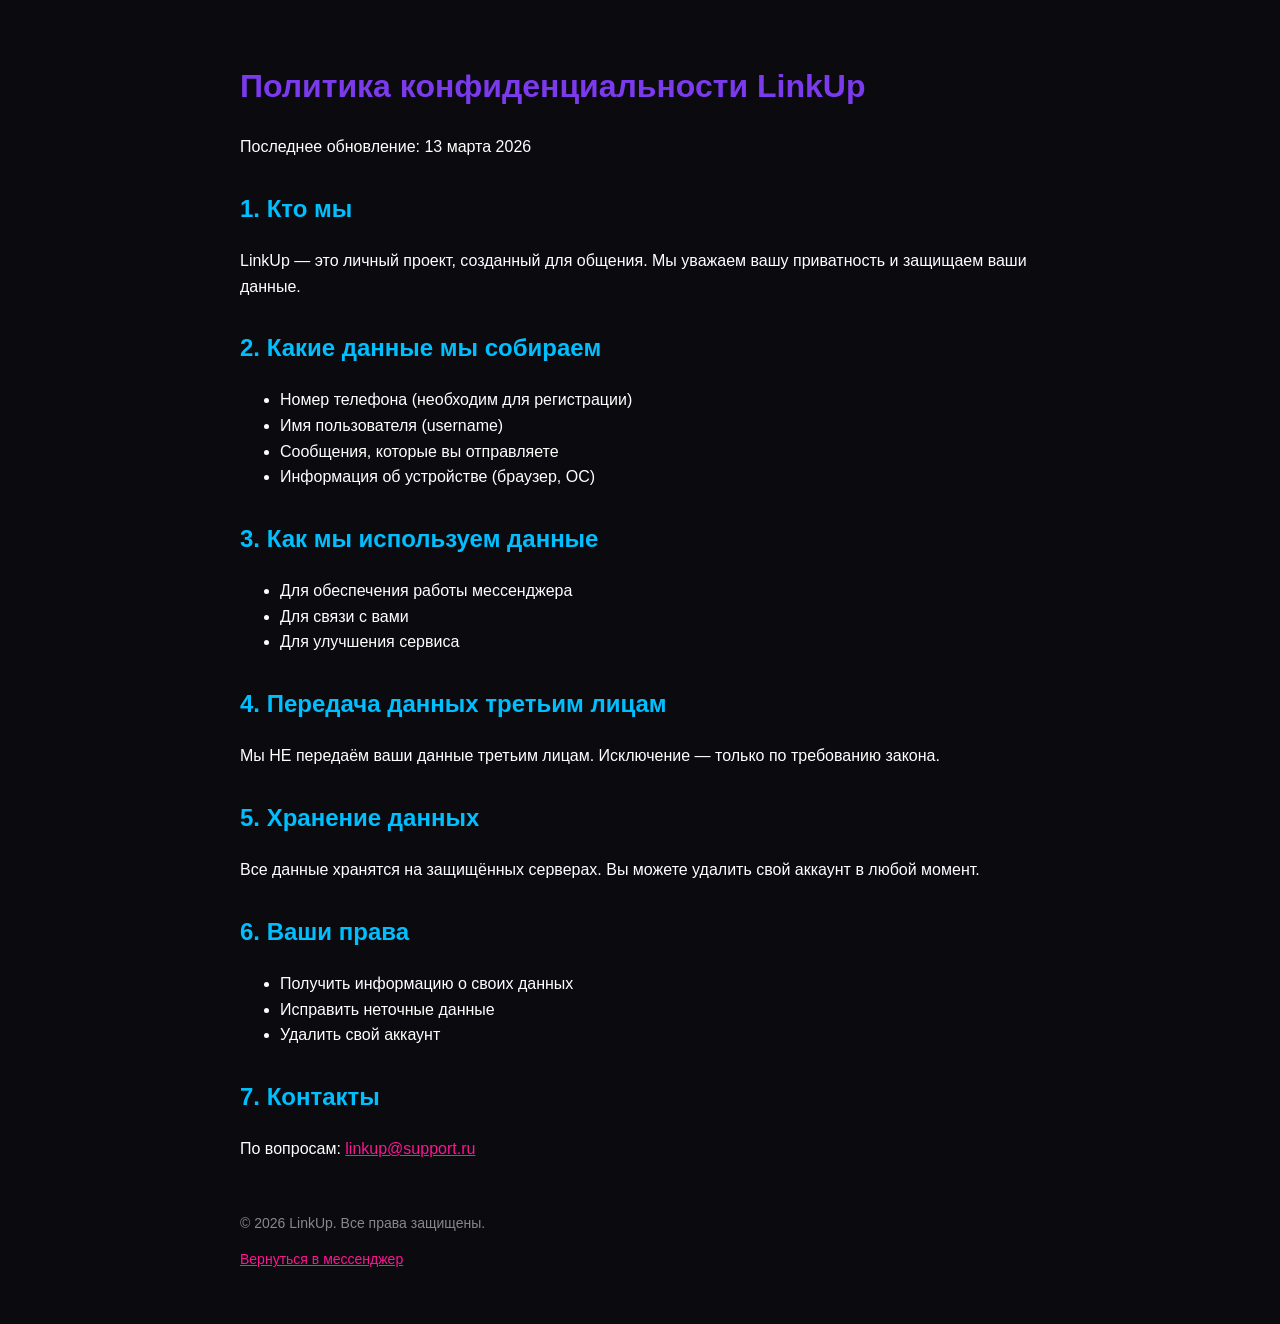
==== privacy.html @ 74b0e6b6 "Add files via upload ДОБАВИЛ ПОЛИТИКУ КОНФИДИЦИАЛЬНОСТИ" ====
<!DOCTYPE html>
<html lang="ru">
<head>
    <meta charset="UTF-8">
    <meta name="viewport" content="width=device-width, initial-scale=1.0">
    <title>LinkUp | Политика конфиденциальности</title>
    <style>
        body {
            background: #0a0a0f;
            color: #fff;
            font-family: -apple-system, BlinkMacSystemFont, 'Segoe UI', Roboto, sans-serif;
            line-height: 1.6;
            padding: 40px 20px;
            max-width: 800px;
            margin: 0 auto;
        }
        h1 { color: #7c3aed; }
        h2 { color: #00bfff; margin-top: 30px; }
        a { color: #ff1493; }
        .footer { margin-top: 50px; color: #888; font-size: 14px; }
    </style>
</head>
<body>
    <h1>Политика конфиденциальности LinkUp</h1>
    <p>Последнее обновление: 13 марта 2026</p>

    <h2>1. Кто мы</h2>
    <p>LinkUp — это личный проект, созданный для общения. Мы уважаем вашу приватность и защищаем ваши данные.</p>

    <h2>2. Какие данные мы собираем</h2>
    <ul>
        <li>Номер телефона (необходим для регистрации)</li>
        <li>Имя пользователя (username)</li>
        <li>Сообщения, которые вы отправляете</li>
        <li>Информация об устройстве (браузер, ОС)</li>
    </ul>

    <h2>3. Как мы используем данные</h2>
    <ul>
        <li>Для обеспечения работы мессенджера</li>
        <li>Для связи с вами</li>
        <li>Для улучшения сервиса</li>
    </ul>

    <h2>4. Передача данных третьим лицам</h2>
    <p>Мы НЕ передаём ваши данные третьим лицам. Исключение — только по требованию закона.</p>

    <h2>5. Хранение данных</h2>
    <p>Все данные хранятся на защищённых серверах. Вы можете удалить свой аккаунт в любой момент.</p>

    <h2>6. Ваши права</h2>
    <ul>
        <li>Получить информацию о своих данных</li>
        <li>Исправить неточные данные</li>
        <li>Удалить свой аккаунт</li>
    </ul>

    <h2>7. Контакты</h2>
    <p>По вопросам: <a href="mailto:linkup@support.ru">linkup@support.ru</a></p>

    <div class="footer">
        <p>© 2026 LinkUp. Все права защищены.</p>
        <p><a href="index.html">Вернуться в мессенджер</a></p>
    </div>
</body>
</html>
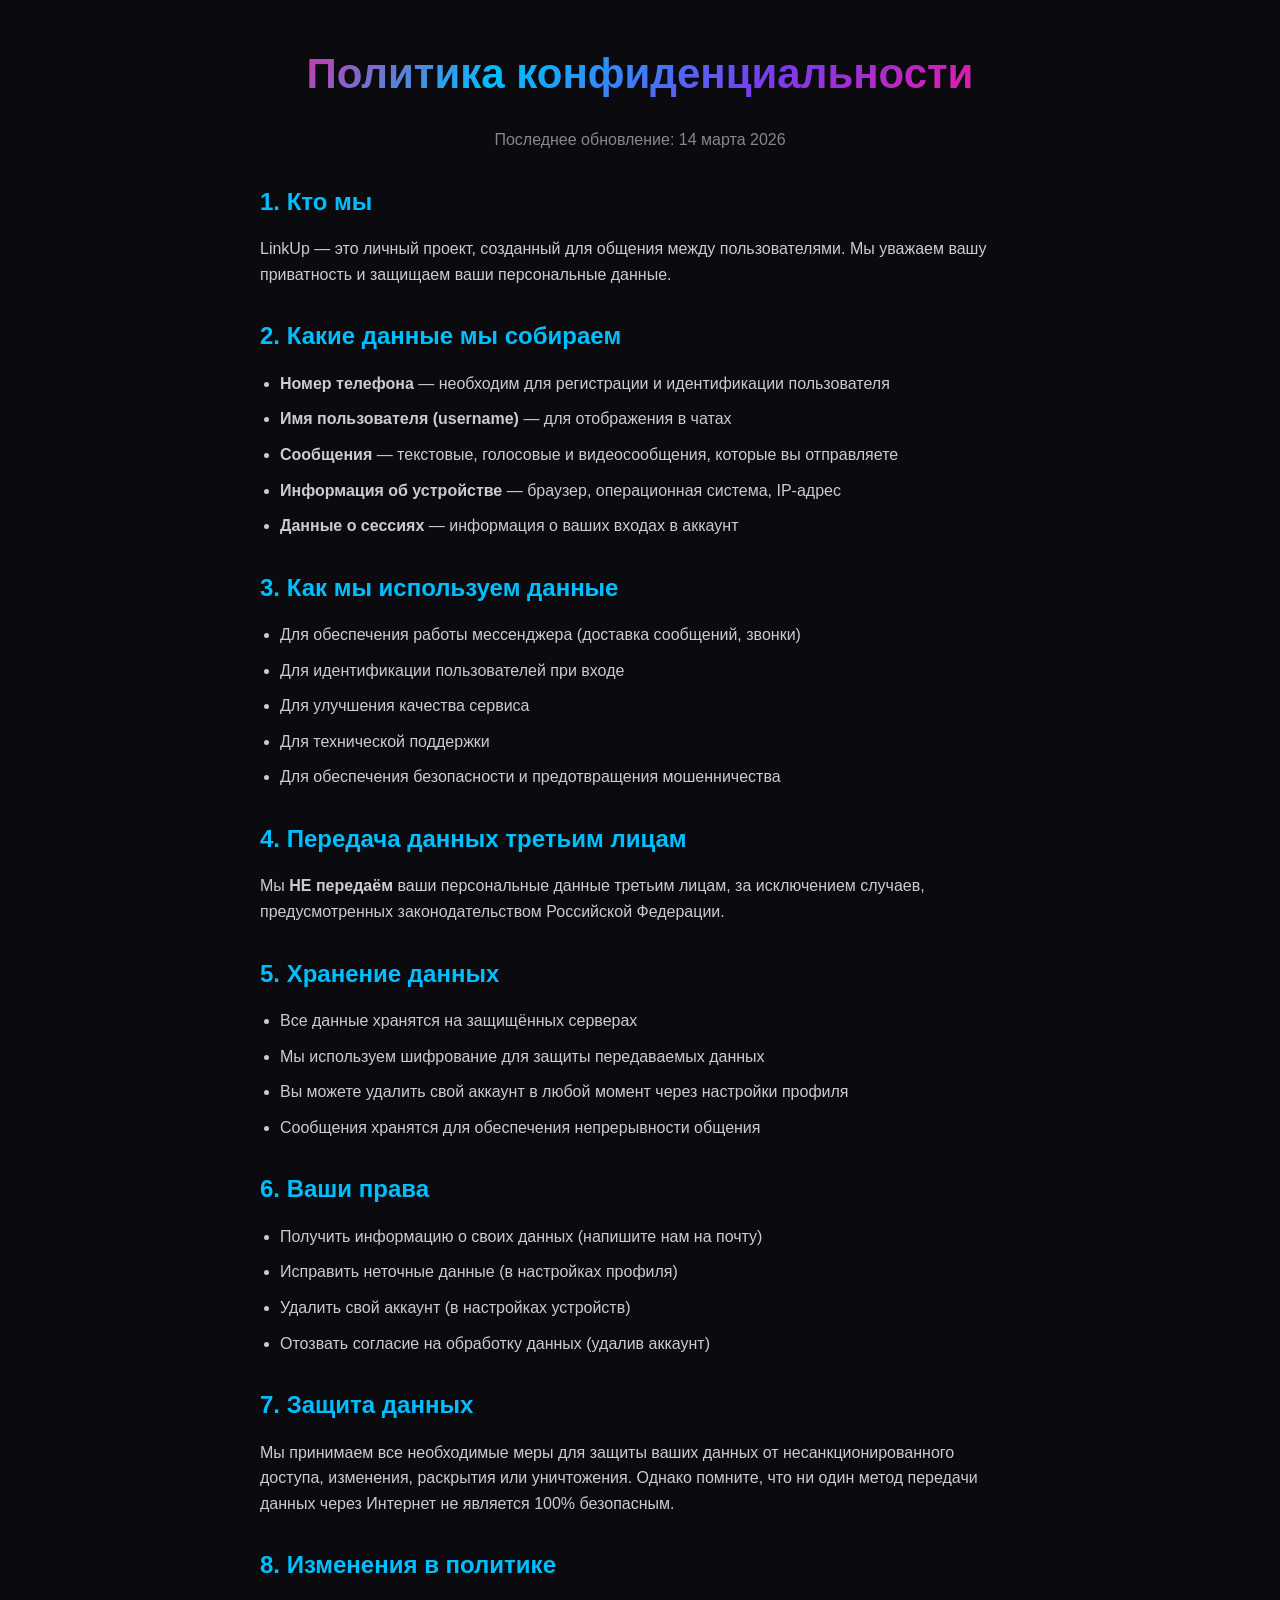
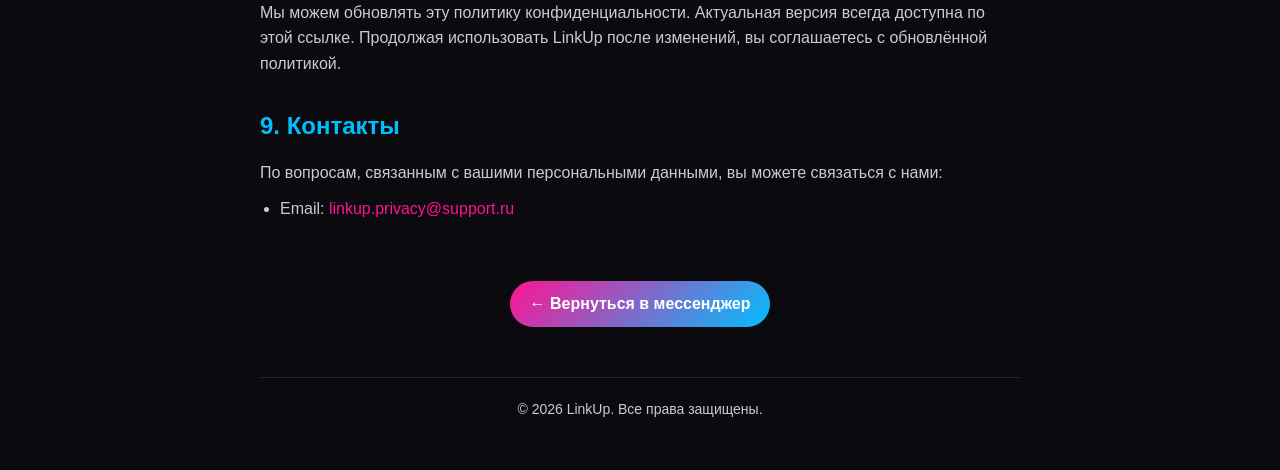
==== commit fc252080: "Add files via upload добавил политику конфидициальности" ====
--- a/privacy.html
+++ b/privacy.html
@@ -5,62 +5,146 @@
     <meta name="viewport" content="width=device-width, initial-scale=1.0">
     <title>LinkUp | Политика конфиденциальности</title>
     <style>
+        * {
+            margin: 0;
+            padding: 0;
+            box-sizing: border-box;
+            font-family: -apple-system, BlinkMacSystemFont, 'Segoe UI', Roboto, sans-serif;
+        }
+        
         body {
             background: #0a0a0f;
             color: #fff;
-            font-family: -apple-system, BlinkMacSystemFont, 'Segoe UI', Roboto, sans-serif;
             line-height: 1.6;
             padding: 40px 20px;
             max-width: 800px;
             margin: 0 auto;
         }
-        h1 { color: #7c3aed; }
-        h2 { color: #00bfff; margin-top: 30px; }
-        a { color: #ff1493; }
-        .footer { margin-top: 50px; color: #888; font-size: 14px; }
+        
+        h1 {
+            font-size: 42px;
+            font-weight: 800;
+            margin-bottom: 20px;
+            background: linear-gradient(135deg, #ff1493, #00bfff, #7c3aed, #ff1493);
+            -webkit-background-clip: text;
+            -webkit-text-fill-color: transparent;
+            text-align: center;
+        }
+        
+        h2 {
+            color: #00bfff;
+            margin: 30px 0 15px;
+            font-size: 24px;
+        }
+        
+        p, li {
+            color: #ccc;
+            margin-bottom: 10px;
+        }
+        
+        ul {
+            margin-left: 20px;
+            margin-bottom: 20px;
+        }
+        
+        a {
+            color: #ff1493;
+            text-decoration: none;
+        }
+        
+        a:hover {
+            text-decoration: underline;
+        }
+        
+        .footer {
+            margin-top: 50px;
+            padding-top: 20px;
+            border-top: 1px solid rgba(255,255,255,0.1);
+            text-align: center;
+            color: #888;
+            font-size: 14px;
+        }
+        
+        .back-link {
+            display: inline-block;
+            margin-top: 20px;
+            padding: 10px 20px;
+            background: linear-gradient(135deg, #ff1493, #00bfff);
+            border-radius: 25px;
+            color: #fff;
+            font-weight: 600;
+            transition: all 0.3s;
+        }
+        
+        .back-link:hover {
+            transform: translateY(-2px);
+            box-shadow: 0 5px 15px rgba(255,20,147,0.3);
+            text-decoration: none;
+        }
     </style>
 </head>
 <body>
-    <h1>Политика конфиденциальности LinkUp</h1>
-    <p>Последнее обновление: 13 марта 2026</p>
+    <h1>Политика конфиденциальности</h1>
+    <p style="text-align: center; color: #888;">Последнее обновление: 14 марта 2026</p>
 
     <h2>1. Кто мы</h2>
-    <p>LinkUp — это личный проект, созданный для общения. Мы уважаем вашу приватность и защищаем ваши данные.</p>
+    <p>LinkUp — это личный проект, созданный для общения между пользователями. Мы уважаем вашу приватность и защищаем ваши персональные данные.</p>
 
     <h2>2. Какие данные мы собираем</h2>
     <ul>
-        <li>Номер телефона (необходим для регистрации)</li>
-        <li>Имя пользователя (username)</li>
-        <li>Сообщения, которые вы отправляете</li>
-        <li>Информация об устройстве (браузер, ОС)</li>
+        <li><strong>Номер телефона</strong> — необходим для регистрации и идентификации пользователя</li>
+        <li><strong>Имя пользователя (username)</strong> — для отображения в чатах</li>
+        <li><strong>Сообщения</strong> — текстовые, голосовые и видеосообщения, которые вы отправляете</li>
+        <li><strong>Информация об устройстве</strong> — браузер, операционная система, IP-адрес</li>
+        <li><strong>Данные о сессиях</strong> — информация о ваших входах в аккаунт</li>
     </ul>
 
     <h2>3. Как мы используем данные</h2>
     <ul>
-        <li>Для обеспечения работы мессенджера</li>
-        <li>Для связи с вами</li>
-        <li>Для улучшения сервиса</li>
+        <li>Для обеспечения работы мессенджера (доставка сообщений, звонки)</li>
+        <li>Для идентификации пользователей при входе</li>
+        <li>Для улучшения качества сервиса</li>
+        <li>Для технической поддержки</li>
+        <li>Для обеспечения безопасности и предотвращения мошенничества</li>
     </ul>
 
     <h2>4. Передача данных третьим лицам</h2>
-    <p>Мы НЕ передаём ваши данные третьим лицам. Исключение — только по требованию закона.</p>
+    <p>Мы <strong>НЕ передаём</strong> ваши персональные данные третьим лицам, за исключением случаев, предусмотренных законодательством Российской Федерации.</p>
 
     <h2>5. Хранение данных</h2>
-    <p>Все данные хранятся на защищённых серверах. Вы можете удалить свой аккаунт в любой момент.</p>
+    <ul>
+        <li>Все данные хранятся на защищённых серверах</li>
+        <li>Мы используем шифрование для защиты передаваемых данных</li>
+        <li>Вы можете удалить свой аккаунт в любой момент через настройки профиля</li>
+        <li>Сообщения хранятся для обеспечения непрерывности общения</li>
+    </ul>
 
     <h2>6. Ваши права</h2>
     <ul>
-        <li>Получить информацию о своих данных</li>
-        <li>Исправить неточные данные</li>
-        <li>Удалить свой аккаунт</li>
+        <li>Получить информацию о своих данных (напишите нам на почту)</li>
+        <li>Исправить неточные данные (в настройках профиля)</li>
+        <li>Удалить свой аккаунт (в настройках устройств)</li>
+        <li>Отозвать согласие на обработку данных (удалив аккаунт)</li>
     </ul>
 
-    <h2>7. Контакты</h2>
-    <p>По вопросам: <a href="mailto:linkup@support.ru">linkup@support.ru</a></p>
+    <h2>7. Защита данных</h2>
+    <p>Мы принимаем все необходимые меры для защиты ваших данных от несанкционированного доступа, изменения, раскрытия или уничтожения. Однако помните, что ни один метод передачи данных через Интернет не является 100% безопасным.</p>
+
+    <h2>8. Изменения в политике</h2>
+    <p>Мы можем обновлять эту политику конфиденциальности. Актуальная версия всегда доступна по этой ссылке. Продолжая использовать LinkUp после изменений, вы соглашаетесь с обновлённой политикой.</p>
+
+    <h2>9. Контакты</h2>
+    <p>По вопросам, связанным с вашими персональными данными, вы можете связаться с нами:</p>
+    <ul>
+        <li>Email: <a href="mailto:linkup.privacy@support.ru">linkup.privacy@support.ru</a></li>
+    </ul>
+
+    <div style="text-align: center; margin-top: 40px;">
+        <a href="index.html" class="back-link">← Вернуться в мессенджер</a>
+    </div>
 
     <div class="footer">
         <p>© 2026 LinkUp. Все права защищены.</p>
-        <p><a href="index.html">Вернуться в мессенджер</a></p>
     </div>
 </body>
 </html>
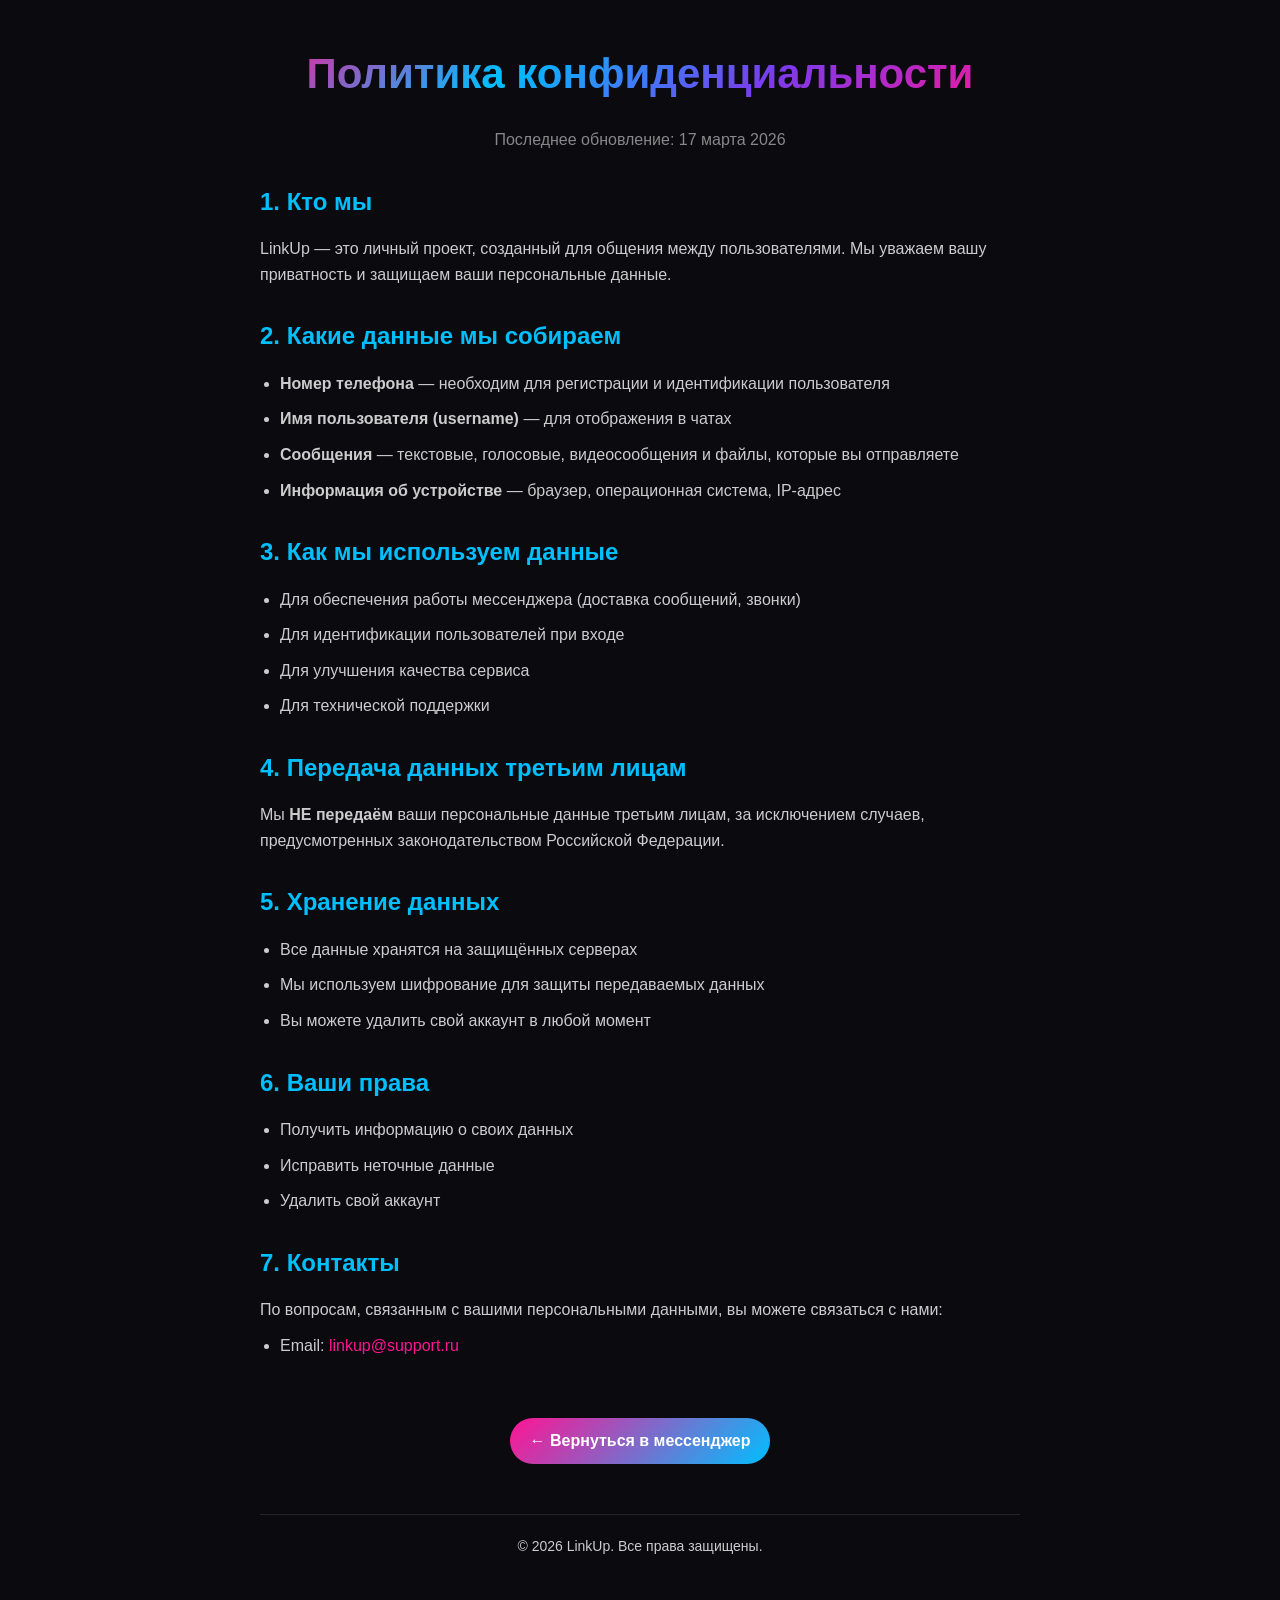
==== commit f49453d5: "Add files via upload" ====
--- a/privacy.html
+++ b/privacy.html
@@ -85,7 +85,7 @@
 </head>
 <body>
     <h1>Политика конфиденциальности</h1>
-    <p style="text-align: center; color: #888;">Последнее обновление: 14 марта 2026</p>
+    <p style="text-align: center; color: #888;">Последнее обновление: 17 марта 2026</p>
 
     <h2>1. Кто мы</h2>
     <p>LinkUp — это личный проект, созданный для общения между пользователями. Мы уважаем вашу приватность и защищаем ваши персональные данные.</p>
@@ -94,9 +94,8 @@
     <ul>
         <li><strong>Номер телефона</strong> — необходим для регистрации и идентификации пользователя</li>
         <li><strong>Имя пользователя (username)</strong> — для отображения в чатах</li>
-        <li><strong>Сообщения</strong> — текстовые, голосовые и видеосообщения, которые вы отправляете</li>
+        <li><strong>Сообщения</strong> — текстовые, голосовые, видеосообщения и файлы, которые вы отправляете</li>
         <li><strong>Информация об устройстве</strong> — браузер, операционная система, IP-адрес</li>
-        <li><strong>Данные о сессиях</strong> — информация о ваших входах в аккаунт</li>
     </ul>
 
     <h2>3. Как мы используем данные</h2>
@@ -105,7 +104,6 @@
         <li>Для идентификации пользователей при входе</li>
         <li>Для улучшения качества сервиса</li>
         <li>Для технической поддержки</li>
-        <li>Для обеспечения безопасности и предотвращения мошенничества</li>
     </ul>
 
     <h2>4. Передача данных третьим лицам</h2>
@@ -115,28 +113,20 @@
     <ul>
         <li>Все данные хранятся на защищённых серверах</li>
         <li>Мы используем шифрование для защиты передаваемых данных</li>
-        <li>Вы можете удалить свой аккаунт в любой момент через настройки профиля</li>
-        <li>Сообщения хранятся для обеспечения непрерывности общения</li>
+        <li>Вы можете удалить свой аккаунт в любой момент</li>
     </ul>
 
     <h2>6. Ваши права</h2>
     <ul>
-        <li>Получить информацию о своих данных (напишите нам на почту)</li>
-        <li>Исправить неточные данные (в настройках профиля)</li>
-        <li>Удалить свой аккаунт (в настройках устройств)</li>
-        <li>Отозвать согласие на обработку данных (удалив аккаунт)</li>
+        <li>Получить информацию о своих данных</li>
+        <li>Исправить неточные данные</li>
+        <li>Удалить свой аккаунт</li>
     </ul>
 
-    <h2>7. Защита данных</h2>
-    <p>Мы принимаем все необходимые меры для защиты ваших данных от несанкционированного доступа, изменения, раскрытия или уничтожения. Однако помните, что ни один метод передачи данных через Интернет не является 100% безопасным.</p>
-
-    <h2>8. Изменения в политике</h2>
-    <p>Мы можем обновлять эту политику конфиденциальности. Актуальная версия всегда доступна по этой ссылке. Продолжая использовать LinkUp после изменений, вы соглашаетесь с обновлённой политикой.</p>
-
-    <h2>9. Контакты</h2>
+    <h2>7. Контакты</h2>
     <p>По вопросам, связанным с вашими персональными данными, вы можете связаться с нами:</p>
     <ul>
-        <li>Email: <a href="mailto:linkup.privacy@support.ru">linkup.privacy@support.ru</a></li>
+        <li>Email: <a href="mailto:linkup@support.ru">linkup@support.ru</a></li>
     </ul>
 
     <div style="text-align: center; margin-top: 40px;">
